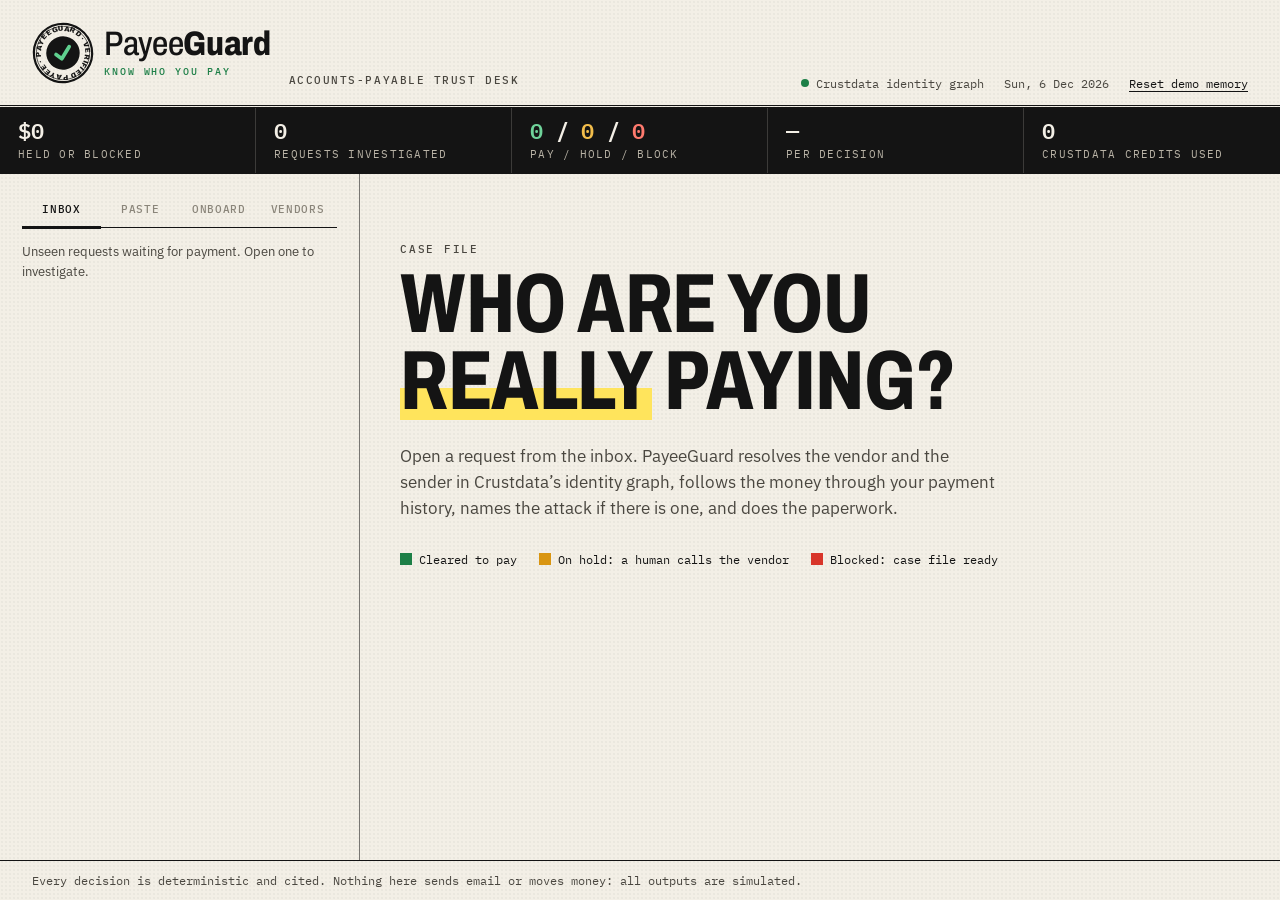
==== web/index.html @ 0738bc28 "Add India GST/PAN check (C12): GSTIN checksum, PAN entity type, GSTIN state vs Crustdata offices; UI" ====
<!doctype html>
<html lang="en">
<head>
<meta charset="utf-8">
<meta name="viewport" content="width=device-width, initial-scale=1">
<title>PayeeGuard Desk</title>
<meta name="description" content="Know your payee before money moves.">
<link rel="preconnect" href="https://fonts.googleapis.com">
<link rel="preconnect" href="https://fonts.gstatic.com" crossorigin>
<link href="https://fonts.googleapis.com/css2?family=Archivo:wdth,wght@62..125,400..900&family=IBM+Plex+Sans:wght@400;500;600;700&family=IBM+Plex+Mono:wght@400;500;600&display=swap" rel="stylesheet">
<link rel="stylesheet" href="app.css">
<link rel="icon" href="data:image/svg+xml,%3Csvg xmlns='http://www.w3.org/2000/svg' viewBox='0 0 100 100'%3E%3Ccircle cx='50' cy='50' r='45' fill='%23f3efe6' stroke='%23141414' stroke-width='8'/%3E%3Ccircle cx='50' cy='50' r='29' fill='%23141414'/%3E%3Cpath d='m37 51 9 9 17-19' fill='none' stroke='%235fd08f' stroke-width='8' stroke-linecap='round' stroke-linejoin='round'/%3E%3C/svg%3E">
</head>
<body>
<svg width="0" height="0" style="position:absolute" aria-hidden="true">
  <filter id="ink"><feTurbulence type="fractalNoise" baseFrequency="0.9" numOctaves="2" seed="7"/>
    <feColorMatrix values="0 0 0 0 0  0 0 0 0 0  0 0 0 0 0  0 0 0 -1.1 1.45"/>
    <feComposite in="SourceGraphic" operator="in"/></filter>
</svg>

<header class="mast">
  <div class="mast-left">
    <span class="logo" aria-label="PayeeGuard">
      <svg class="mark" viewBox="0 0 100 100" aria-hidden="true">
        <defs><path id="sealRing" d="M50,50 m-36,0 a36,36 0 1,1 72,0 a36,36 0 1,1 -72,0"/></defs>
        <circle cx="50" cy="50" r="47" fill="none" stroke="var(--ink)" stroke-width="3.5"/>
        <circle cx="50" cy="50" r="43" fill="none" stroke="var(--ink)" stroke-width="1"/>
        <circle cx="50" cy="50" r="27" fill="var(--ink)"/>
        <text class="ring" fill="var(--ink)"><textPath href="#sealRing" textLength="222" lengthAdjust="spacingAndGlyphs">PAYEEGUARD · VERIFIED PAYEE ·</textPath></text>
        <path d="m38.5 50.5 8 8.2 15-17" fill="none" stroke="#5fd08f" stroke-width="6" stroke-linecap="round" stroke-linejoin="round"/>
      </svg>
      <span class="word"><b>Payee</b><i>Guard</i><small>know who you pay</small></span>
    </span>
    <span class="tag">Accounts-payable trust desk</span>
  </div>
  <div class="mast-right">
    <span class="live"><i></i>Crustdata identity graph</span>
    <span class="dateline" id="dateline"></span>
    <button class="linkish" id="resetBtn" title="Wipe the demo memory and reload the seeded payment history">Reset demo memory</button>
  </div>
</header>

<section class="impact" id="impact" aria-label="Impact so far">
  <div><b id="stStopped">$0</b><span>held or blocked</span></div>
  <div><b id="stCases">0</b><span>requests investigated</span></div>
  <div class="split"><b><i class="pay" id="stPay">0</i> / <i class="hold" id="stHold">0</i> / <i class="block" id="stBlock">0</i></b><span>pay / hold / block</span></div>
  <div><b id="stMs">—</b><span>per decision</span></div>
  <div><b id="stCredits">0</b><span>Crustdata credits used</span></div>
</section>

<main class="desk">
  <aside class="tray">
    <nav class="tabs" role="tablist">
      <button role="tab" class="tab on" data-tab="inbox">Inbox</button>
      <button role="tab" class="tab" data-tab="paste">Paste</button>
      <button role="tab" class="tab" data-tab="onboard">Onboard</button>
      <button role="tab" class="tab" data-tab="master">Vendors</button>
    </nav>

    <section class="pane on" id="pane-inbox">
      <p class="hint">Unseen requests waiting for payment. Open one to investigate.</p>
      <ol class="inbox" id="inbox"></ol>
    </section>

    <section class="pane" id="pane-paste">
      <p class="hint">Paste any invoice or bank-change email, headers included.</p>
      <textarea id="pasteBox" spellcheck="false" placeholder="From: Billing &lt;billing@vendor.com&gt;&#10;Subject: Invoice INV-001&#10;&#10;Please pay USD 4,200.00 to…"></textarea>
      <button class="btn ink" id="pasteGo">Investigate this email</button>
    </section>

    <section class="pane" id="pane-onboard">
      <p class="hint">“Here is a new vendor’s name and website. Is it a real, trading business?”</p>
      <form id="onbForm" class="form">
        <label>Vendor name<input name="vendor_name" required placeholder="Freshworks"></label>
        <label>Website<input name="website" required placeholder="https://www.freshworks.com"></label>
        <div class="row3">
          <label>Country<input name="claimed_country" placeholder="US" maxlength="40"></label>
          <label>Staff<input name="claimed_headcount" type="number" min="1" placeholder="120"></label>
          <label>Offices<input name="claimed_offices" type="number" min="1" placeholder="3"></label>
        </div>
        <button class="btn ink" type="submit">Check this vendor</button>
      </form>
      <p class="hint small">Try one:</p>
      <ul class="examples" id="onbExamples"></ul>
    </section>

    <section class="pane" id="pane-master">
      <p class="hint">Audit your whole vendor master at once: shared bank accounts, duplicate vendors, lookalike
        domains, accounts used in past attacks.</p>
      <button class="btn ink" id="screenSample">Screen the sample vendor list (7 vendors)</button>
      <p class="hint small">Or paste your CSV (name,domain,iban,account,swift,ifsc,country):</p>
      <textarea id="csvBox" class="short" spellcheck="false" placeholder="name,domain,iban,account,swift,ifsc,country&#10;Acme Ltd,acme.com,,12345678,,HDFC0000001,IN"></textarea>
      <button class="btn" id="screenCsv">Screen this list</button>
    </section>
  </aside>

  <section class="file" id="file" aria-live="polite">
    <div class="empty" id="empty">
      <p class="kicker">Case file</p>
      <h1>Who are you <em>really</em> paying?</h1>
      <p class="lede">Open a request from the inbox. PayeeGuard resolves the vendor and the sender in Crustdata’s
        identity graph, follows the money through your payment history, names the attack if there is one, and does
        the paperwork.</p>
      <div class="legend">
        <span><b class="sw pay"></b>Cleared to pay</span>
        <span><b class="sw hold"></b>On hold: a human calls the vendor</span>
        <span><b class="sw block"></b>Blocked: case file ready</span>
      </div>
    </div>
    <div id="caseView" hidden></div>
  </section>
</main>

<footer class="foot">
  <span>Every decision is deterministic and cited. Nothing here sends email or moves money: all outputs are simulated.</span>
  <span id="footMeta"></span>
</footer>

<script src="app.js"></script>
</body>
</html>
---- web/app.css ----
:root {
  --paper: #f3efe6;
  --paper-2: #ebe5d8;
  --sheet: #fbf9f4;
  --ink: #141414;
  --ink-2: #4a4740;
  --ink-3: #8a857a;
  --rule: rgba(20, 20, 20, .14);
  --rule-strong: rgba(20, 20, 20, .55);
  --block: #d8352a;
  --hold: #d99511;
  --pay: #1d7f47;
  --mark: #ffe45c;
  --serif: "Archivo", "Arial Narrow", sans-serif;     /* display face: condensed, heavy, like a printed form */
  --sans: "IBM Plex Sans", ui-sans-serif, system-ui, sans-serif;
  --mono: "IBM Plex Mono", ui-monospace, Menlo, monospace;
}

* { box-sizing: border-box; }
html, body { margin: 0; }
body {
  background: var(--paper);
  color: var(--ink);
  font: 15px/1.5 var(--sans);
  -webkit-font-smoothing: antialiased;
  background-image: radial-gradient(rgba(20,20,20,.035) 1px, transparent 1px);
  background-size: 4px 4px;
  min-height: 100vh;
  display: flex;
  flex-direction: column;
}
button { font: inherit; cursor: pointer; }
::selection { background: var(--mark); }

/* ---- masthead ---- */
.mast {
  display: flex; justify-content: space-between; align-items: flex-end; gap: 16px; flex-wrap: wrap;
  padding: 22px 32px 14px; border-bottom: 3px double var(--ink);
}
.logo { display: inline-flex; align-items: stretch; font: 800 30px/1 var(--serif); font-stretch: 72%;
  text-transform: uppercase; letter-spacing: .01em; border: 2.5px solid var(--ink); }
.logo b { font-weight: 800; padding: 5px 8px 3px 9px; }
.logo i { font-style: normal; background: var(--ink); color: var(--paper); padding: 5px 9px 3px 8px; }

/* headline face everywhere: condensed and heavy */
.empty h1, .running h2, .meta h2, .hyp-title, .leader b, .doc .mdh1 { font-stretch: 74%; font-weight: 750; letter-spacing: -0.005em; }
.tag { margin-left: 14px; font: 500 11px/1 var(--mono); text-transform: uppercase; letter-spacing: .14em; color: var(--ink-2); }
.mast-right { display: flex; gap: 20px; align-items: center; font: 12px var(--mono); color: var(--ink-2); flex-wrap: wrap; }
.live i { display: inline-block; width: 8px; height: 8px; border-radius: 50%; background: var(--pay); margin-right: 7px;
  box-shadow: 0 0 0 0 rgba(29,127,71,.5); animation: pulse 2s infinite; vertical-align: 1px; }
@keyframes pulse { 70% { box-shadow: 0 0 0 7px rgba(29,127,71,0); } 100% { box-shadow: 0 0 0 0 rgba(29,127,71,0); } }
.linkish { background: none; border: 0; padding: 0; color: var(--ink); text-decoration: underline; text-underline-offset: 3px; font: 12px var(--mono); }

/* ---- impact strip ---- */
.impact { display: grid; grid-template-columns: repeat(5, minmax(0, 1fr)); border-bottom: 1px solid var(--ink); background: var(--ink); color: var(--paper); }
.impact > div { padding: 10px 18px 9px; border-right: 1px solid rgba(243,239,230,.18); min-width: 0; }
.impact > div:last-child { border-right: 0; }
.impact b { display: block; font: 600 22px/1.1 var(--mono); letter-spacing: -0.01em; white-space: nowrap; overflow: hidden; text-overflow: ellipsis; }
.impact span { font: 10.5px var(--mono); text-transform: uppercase; letter-spacing: .12em; color: #b9b3a6; }
.impact i { font-style: normal; }
.impact i.pay { color: #6fd39a; } .impact i.hold { color: #f2bd4b; } .impact i.block { color: #ff7a6e; }
.impact b.bump { animation: bump .5s; }
@keyframes bump { 40% { transform: translateY(-3px); color: var(--mark); } }

/* ---- vendor list ---- */
textarea.short { min-height: 120px; }
.vm-sum { display: flex; gap: 10px; flex-wrap: wrap; margin-bottom: 18px; }
.vm-sum span { font: 600 12px var(--mono); padding: 5px 10px; border: 1.5px solid; }
.vm-sum .ALERT, .vstat.ALERT { color: var(--block); } .vm-sum .REVIEW, .vstat.REVIEW { color: var(--hold); } .vm-sum .OK, .vstat.OK { color: var(--pay); }
.vstat { font: 700 11px var(--mono); letter-spacing: .08em; border: 1.5px solid; padding: 2px 6px; display: inline-block; transform: rotate(-2deg); }
.vfind { margin: 0; padding-left: 16px; }
.vfind li { margin: 2px 0 6px; }
.vfind li.ALERT::marker { color: var(--block); } .vfind li.REVIEW::marker { color: var(--hold); } .vfind li.OK::marker { color: var(--pay); }
.vfind small { display: block; font: 10.5px var(--mono); color: var(--ink-3); }

/* ---- layout ---- */
.desk { flex: 1; display: grid; grid-template-columns: 360px 1fr; min-height: 0; }
.tray { border-right: 1px solid var(--rule-strong); padding: 18px 22px 32px; }
.file { padding: 28px 40px 48px; min-width: 0; overflow-wrap: anywhere; }
.tabs .tab { min-width: 0; }

.tabs { display: flex; gap: 0; border-bottom: 1px solid var(--ink); margin-bottom: 14px; }
.tab { flex: 1; background: none; border: 0; padding: 10px 4px; font: 500 12px var(--mono); text-transform: uppercase;
  letter-spacing: .1em; color: var(--ink-3); border-bottom: 3px solid transparent; margin-bottom: -2px; }
.tab.on { color: var(--ink); border-bottom-color: var(--ink); }
.pane { display: none; }
.pane.on { display: block; animation: fade .25s ease; }
@keyframes fade { from { opacity: 0; transform: translateY(4px); } to { opacity: 1; transform: none; } }
.hint { color: var(--ink-2); font-size: 13px; margin: 0 0 12px; }
.hint.small { margin-top: 22px; font: 11px var(--mono); text-transform: uppercase; letter-spacing: .1em; }

/* ---- inbox ---- */
.inbox { list-style: none; margin: 0; padding: 0; counter-reset: n; }
.inbox li {
  counter-increment: n; display: grid; grid-template-columns: 30px minmax(0, 1fr) auto; gap: 2px 10px; align-items: baseline;
  padding: 12px 8px 12px 6px; border-bottom: 1px solid var(--rule); cursor: pointer; position: relative;
  transition: background .15s;
}
.inbox li::before { content: counter(n, decimal-leading-zero); font: 11px var(--mono); color: var(--ink-3); grid-row: span 2; }
.inbox li:hover { background: var(--paper-2); }
.inbox li.on { background: var(--ink); color: var(--paper); }
.inbox li.on .who, .inbox li.on::before { color: #c9c3b6; }
.inbox .subj { font-weight: 600; font-size: 13.5px; line-height: 1.3; overflow: hidden; text-overflow: ellipsis; display: -webkit-box;
  -webkit-line-clamp: 2; -webkit-box-orient: vertical; }
.inbox .amt { font: 12px var(--mono); white-space: nowrap; }
.inbox .who { grid-column: 2 / 4; font: 11.5px var(--mono); color: var(--ink-3); overflow: hidden; text-overflow: ellipsis; white-space: nowrap; }
.inbox li.tagged .who { padding-right: 58px; }
.inbox .tagd { position: absolute; right: 8px; bottom: 10px; font: 600 9.5px var(--mono); letter-spacing: .08em; padding: 1px 5px; border: 1.5px solid; transform: rotate(-3deg); }
.tagd.PAY { color: var(--pay); } .tagd.HOLD { color: var(--hold); } .tagd.BLOCK { color: var(--block); }

textarea, input {
  width: 100%; background: var(--sheet); border: 1px solid var(--rule-strong); border-radius: 0; color: var(--ink);
  font: 12.5px/1.5 var(--mono); padding: 10px 11px; outline: none;
}
textarea { min-height: 300px; resize: vertical; }
textarea:focus, input:focus { border-color: var(--ink); box-shadow: 3px 3px 0 var(--ink); }
.form { display: grid; gap: 10px; }
.form label { font: 500 11px var(--mono); text-transform: uppercase; letter-spacing: .08em; color: var(--ink-2); display: grid; gap: 4px; }
.row3 { display: grid; grid-template-columns: 1.2fr 1fr 1fr; gap: 8px; }
.examples { list-style: none; padding: 0; margin: 0; }
.examples li { padding: 9px 0; border-bottom: 1px dashed var(--rule-strong); font-size: 13px; cursor: pointer; }
.examples li:hover { color: var(--block); }
.examples small { display: block; font: 11px var(--mono); color: var(--ink-3); }

.btn { border: 1.5px solid var(--ink); background: var(--sheet); color: var(--ink); padding: 10px 16px; font: 600 13px var(--sans);
  letter-spacing: .01em; transition: transform .08s, box-shadow .08s; box-shadow: 3px 3px 0 var(--ink); margin-top: 10px; }
.btn:hover { transform: translate(-1px, -1px); box-shadow: 4px 4px 0 var(--ink); }
.btn:active { transform: translate(2px, 2px); box-shadow: 1px 1px 0 var(--ink); }
.btn.ink { background: var(--ink); color: var(--paper); }
.btn.red { background: var(--block); border-color: var(--ink); color: #fff; }
.btn.ghost { box-shadow: none; background: transparent; }
.btn[disabled] { opacity: .45; pointer-events: none; }

/* ---- empty state ---- */
.empty { max-width: 720px; padding-top: 40px; }
.kicker { font: 500 11px var(--mono); text-transform: uppercase; letter-spacing: .16em; color: var(--ink-2); margin: 0 0 10px; }
.empty h1 { font: 800 84px/0.92 var(--serif); font-stretch: 70%; text-transform: uppercase; letter-spacing: -0.005em; margin: 0 0 22px; }
.empty h1 em { font-style: normal; background: linear-gradient(transparent 58%, var(--mark) 58% 92%, transparent 92%); }
.lede { font-size: 17px; line-height: 1.55; color: var(--ink-2); max-width: 600px; }
.legend { display: flex; gap: 22px; flex-wrap: wrap; margin-top: 30px; font: 12px var(--mono); }
.sw { display: inline-block; width: 12px; height: 12px; margin-right: 7px; vertical-align: -1px; }
.sw.pay { background: var(--pay); } .sw.hold { background: var(--hold); } .sw.block { background: var(--block); }

/* ---- running ---- */
.running { max-width: 640px; padding-top: 30px; }
.running h2 { font: 44px/1 var(--serif); margin: 0 0 22px; font-style: italic; }
.steps { list-style: none; padding: 0; margin: 0; font: 13px var(--mono); }
.steps li { padding: 8px 0; border-bottom: 1px dotted var(--rule-strong); color: var(--ink-3); display: flex; justify-content: space-between; }
.steps li.done { color: var(--ink); }
.steps li.done::after { content: "✓"; color: var(--pay); }
.steps li.now { color: var(--ink); }
.steps li.now::after { content: ""; width: 10px; height: 10px; border: 2px solid var(--ink); border-right-color: transparent; border-radius: 50%; animation: spin .7s linear infinite; }
@keyframes spin { to { transform: rotate(360deg); } }

/* ---- case header ---- */
.case-top { display: grid; grid-template-columns: minmax(260px, 340px) 1fr; gap: 36px; align-items: center;
  padding-bottom: 26px; border-bottom: 1px solid var(--ink); }
.stampbox { position: relative; height: 170px; display: grid; place-items: center; }
.stamp {
  font: 800 48px/1 var(--sans); letter-spacing: .04em; text-transform: uppercase; padding: 14px 22px 12px;
  border: 7px double currentColor; background: color-mix(in srgb, currentColor 6%, transparent); transform: rotate(-9deg); filter: url(#ink); text-align: center;
  animation: slam .5s cubic-bezier(.2, 1.4, .4, 1) both;
}
.stamp small { display: block; font: 600 12px var(--mono); letter-spacing: .18em; margin-top: 6px; }
.stamp.PAY, .stamp.APPROVE { color: var(--pay); }
.stamp.HOLD, .stamp.REVIEW { color: var(--hold); }
.stamp.BLOCK, .stamp.REJECT { color: var(--block); }
@keyframes slam { 0% { transform: rotate(-2deg) scale(2.2); opacity: 0; } 60% { opacity: 1; } 100% { transform: rotate(-9deg) scale(1); } }
.shake { animation: shake .35s .32s; }
@keyframes shake { 25% { transform: translate(2px, 1px); } 50% { transform: translate(-2px, -1px); } 75% { transform: translate(1px, -1px); } }

.meta h2 { font: 34px/1.05 var(--serif); margin: 0 0 6px; letter-spacing: -0.01em; }
.meta .sub { font: 12.5px var(--mono); color: var(--ink-2); margin-bottom: 16px; word-break: break-word; }
.gauges { display: grid; grid-template-columns: 1.3fr 1fr; gap: 26px; }
.glabel { font: 500 10.5px var(--mono); text-transform: uppercase; letter-spacing: .12em; color: var(--ink-2); margin-bottom: 6px; display: flex; justify-content: space-between; }
.glabel b { font: 600 22px var(--mono); color: var(--ink); letter-spacing: 0; text-transform: none; }
.ruler { position: relative; height: 34px; border-bottom: 1.5px solid var(--ink);
  background:
    repeating-linear-gradient(90deg, var(--ink) 0 1px, transparent 1px 10%) bottom / 100% 12px no-repeat,
    repeating-linear-gradient(90deg, var(--ink-3) 0 1px, transparent 1px 2%) bottom / 100% 6px no-repeat; }
.ruler .zone { position: absolute; bottom: 0; height: 30px; opacity: .14; }
.ruler .zone.h { left: 25%; width: 35%; background: var(--hold); }
.ruler .zone.b { left: 60%; width: 40%; background: var(--block); }
.ruler .needle { position: absolute; bottom: -6px; width: 3px; height: 42px; background: var(--ink); transition: left .9s cubic-bezier(.2,.9,.3,1); }
.ruler .needle::after { content: ""; position: absolute; top: -6px; left: -5px; border: 6.5px solid transparent; border-top-color: var(--ink); }
.ticks { display: flex; justify-content: space-between; font: 10px var(--mono); color: var(--ink-3); margin-top: 3px; }
.facts { display: flex; gap: 8px; }
.fact { flex: 1; border: 1.5px solid var(--ink); padding: 6px 7px; font: 600 10.5px var(--mono); letter-spacing: .08em; text-align: center; background: var(--sheet); }
.fact i { display: block; font: 700 18px/1.2 var(--sans); font-style: normal; }
.fact.yes { background: var(--ink); color: var(--paper); }
.fact.no i { color: var(--ink-3); }
.rule-line { margin-top: 14px; font: 12px var(--mono); color: var(--ink-2); }
.banner { margin-top: 12px; padding: 8px 10px; border-left: 4px solid var(--hold); background: rgba(217,149,17,.1); font-size: 13px; }

/* ---- sections ---- */
.sec { padding: 26px 0; border-bottom: 1px solid var(--rule); }
.sec > h3 { font: 500 11px var(--mono); text-transform: uppercase; letter-spacing: .16em; margin: 0 0 14px; color: var(--ink-2); display: flex; justify-content: space-between; align-items: baseline; gap: 12px; }
.hyp-title { font: 38px/1.05 var(--serif); margin: 0 0 10px; letter-spacing: -0.015em; }
.hyp-title code { font: 13px var(--mono); vertical-align: middle; margin-left: 8px; padding: 2px 6px; background: var(--ink); color: var(--paper); }
.narr { font-size: 16px; line-height: 1.6; max-width: 900px; color: var(--ink); }
.narr .src { font: 11px var(--mono); color: var(--ink-3); }
.also { margin-top: 10px; font-size: 13px; color: var(--ink-2); }
.ruled { display: flex; flex-wrap: wrap; gap: 8px 10px; margin-top: 16px; }
.ruled span { font: 12px var(--mono); padding: 4px 8px; border: 1px solid var(--rule-strong); background: var(--sheet); }
.ruled span s { text-decoration-thickness: 2px; text-decoration-color: var(--block); }
.ruled span em { font-style: normal; color: var(--ink-3); }

.trail { width: 100%; height: auto; background: var(--sheet); border: 1px solid var(--rule-strong);
  background-image: linear-gradient(var(--rule) 1px, transparent 1px), linear-gradient(90deg, var(--rule) 1px, transparent 1px);
  background-size: 24px 24px; }
.trail text { font-family: var(--mono); }

table.ledger { width: 100%; border-collapse: collapse; font-size: 13px; }
.ledger th { text-align: left; font: 500 10.5px var(--mono); text-transform: uppercase; letter-spacing: .1em; color: var(--ink-2);
  padding: 6px 8px; border-bottom: 1.5px solid var(--ink); }
.ledger td { padding: 9px 8px; border-bottom: 1px solid var(--rule); vertical-align: top; }
.ledger tr { animation: rowin .35s both; }
@keyframes rowin { from { opacity: 0; transform: translateX(-6px); } to { opacity: 1; transform: none; } }
.ledger .mk { font: 700 15px var(--mono); width: 26px; }
.ledger tr.c .mk { color: var(--block); } .ledger tr.v .mk { color: var(--pay); } .ledger tr.u .mk { color: var(--ink-3); }
.ledger tr.c td.det { font-weight: 500; }
.ledger .chk { font: 11.5px var(--mono); white-space: nowrap; }
.ledger .fam { font: 10px var(--mono); color: var(--ink-3); display: block; }
.ledger .src { font: 11px var(--mono); color: var(--ink-3); word-break: break-all; }
.ledger .pts { font: 600 12px var(--mono); white-space: nowrap; }
.ledger tr.c .pts { color: var(--block); }
.toggle { font: 11px var(--mono); }
.toggle input { width: auto; margin-right: 5px; vertical-align: -1px; }

.docs { display: grid; grid-template-columns: 220px 1fr; gap: 0; border: 1px solid var(--ink); background: var(--sheet); }
.doclist { list-style: none; margin: 0; padding: 0; border-right: 1px solid var(--ink); }
.doclist li { padding: 11px 12px; border-bottom: 1px solid var(--rule); cursor: pointer; font-size: 13px; }
.doclist li.on { background: var(--ink); color: var(--paper); }
.doclist li small { display: block; font: 10px var(--mono); opacity: .65; text-transform: uppercase; letter-spacing: .08em; }
.doc { position: relative; padding: 22px 26px 26px; font: 14px/1.6 var(--sans); word-break: break-word;
  max-height: 520px; overflow: auto; }
.doc .mdh1 { font: 30px/1.1 var(--serif); margin: 0 120px 14px 0; letter-spacing: -0.01em; }
.doc .mdh2 { font: 600 11px var(--mono); text-transform: uppercase; letter-spacing: .14em; color: var(--ink-2);
  margin: 20px 0 8px; padding-top: 12px; border-top: 1px solid var(--rule); }
.doc p { margin: 0 0 8px; }
.doc ul, .doc ol { margin: 0 0 8px; padding-left: 20px; }
.doc li { margin: 3px 0; }
.doc b { font-weight: 650; }
.doc code { font: 12px var(--mono); background: var(--paper-2); padding: 1px 5px; }
.doc .cite { font: 10.5px var(--mono); color: var(--ink-3); }
.doc blockquote { margin: 0 0 10px; padding: 6px 10px; border-left: 3px solid var(--hold); background: rgba(217,149,17,.08); font-size: 13px; }
.doc .mdtable { width: 100%; border-collapse: collapse; font-size: 12.5px; margin: 6px 0 10px; }
.doc .mdtable th { text-align: left; font: 500 10px var(--mono); text-transform: uppercase; letter-spacing: .08em; border-bottom: 1.5px solid var(--ink); padding: 5px 6px; }
.doc .mdtable td { border-bottom: 1px solid var(--rule); padding: 6px; vertical-align: top; }
.doc .mdtable td:last-child { font: 10.5px var(--mono); color: var(--ink-3); }
.doc::before { content: "SIMULATED"; position: absolute; right: 16px; top: 12px; font: 700 12px var(--mono); letter-spacing: .3em;
  color: var(--block); border: 2px solid var(--block); padding: 3px 7px; transform: rotate(6deg); opacity: .7; }

.gatebar { display: flex; flex-wrap: wrap; gap: 12px; align-items: flex-end; }
.gatebar .form { grid-template-columns: 180px 1fr; display: grid; gap: 8px; flex: 1; min-width: 280px; }
.teleprinter { margin-top: 16px; font: 13px/1.5 var(--mono); padding: 12px 14px; border: 1.5px dashed var(--ink); background: var(--sheet); white-space: pre-wrap; }
.teleprinter.bad { border-color: var(--block); color: var(--block); }
.teleprinter.good { border-color: var(--pay); color: var(--pay); }
.statepill { font: 600 11px var(--mono); padding: 3px 8px; border: 1.5px solid; }

.onb-table td:first-child { font: 600 12px var(--mono); white-space: nowrap; width: 190px; }
.leaders { display: grid; grid-template-columns: repeat(auto-fill, minmax(220px, 1fr)); gap: 10px; }
.leader { border: 1px solid var(--rule-strong); background: var(--sheet); padding: 10px 12px; }
.leader b { display: block; font: 20px var(--serif); }
.leader span { font: 11.5px var(--mono); color: var(--ink-2); }
.offlist { margin: 0; padding-left: 18px; }
.offlist li { margin: 6px 0; }

.foot { display: flex; justify-content: space-between; gap: 16px; flex-wrap: wrap; padding: 12px 32px; border-top: 1px solid var(--ink);
  font: 11.5px var(--mono); color: var(--ink-2); }
.err { color: var(--block); font: 13px var(--mono); padding: 14px; border: 1.5px solid var(--block); background: var(--sheet); }

@media (max-width: 1100px) {
  .case-top { grid-template-columns: 1fr; }
  .stampbox { height: 140px; }
  .gauges { grid-template-columns: 1fr; }
}
.desk > *, .case-top > *, .gauges > *, .docs > * { min-width: 0; }
.tablewrap { overflow-x: auto; }
@media (max-width: 900px) {
  .desk { grid-template-columns: minmax(0, 1fr); }
  .case-top, .gauges, .docs { grid-template-columns: minmax(0, 1fr); }
  .tag { display: none; }
  .impact { grid-template-columns: repeat(2, minmax(0, 1fr)); }
  .impact > div { border-bottom: 1px solid rgba(243,239,230,.18); padding: 8px 12px; }
  .impact b { font-size: 17px; }
  .logo { font-size: 36px; }
  .meta .sub { word-break: break-all; }
  .hyp-title { font-size: 30px; }
  .inbox .amt { font-size: 11px; }
  .tray { border-right: 0; border-bottom: 1px solid var(--rule-strong); }
  .file { padding: 22px 16px 40px; }
  .mast { padding: 16px; }
  .empty h1 { font-size: 52px; }
  .docs { grid-template-columns: 1fr; }
  .doclist { border-right: 0; border-bottom: 1px solid var(--ink); }
  .ledger .src { display: none; }
  .tray { padding: 14px 16px 24px; }
}
@media (prefers-reduced-motion: reduce) { *, *::before, *::after { animation: none !important; transition: none !important; } }

/* Headline face applied last so shorthand `font:` rules above can't reset width/weight. */
.empty h1, .running h2, .meta h2, .hyp-title, .leader b, .doc .mdh1 { font-family: var(--serif); font-stretch: 74%; font-weight: 750; letter-spacing: -0.005em; }
.meta h2 { font-size: 40px; line-height: 1; }
.hyp-title { font-size: 42px; line-height: 1; }
.leader b { font-size: 22px; }
.doc .mdh1 { font-size: 32px; }
.tab { font-size: 11px; letter-spacing: .06em; padding: 10px 2px; white-space: nowrap; }
@media (max-width: 900px) { .meta h2 { font-size: 32px; } .hyp-title { font-size: 32px; } }

/* ---- logo: shield seal + wordmark (protection, not "institution") ---- */
.logo { display: inline-flex; align-items: center; gap: 10px; border: 0; background: none; padding: 0;
  font: inherit; text-transform: none; }
.logo .mark { width: 38px; height: 44px; flex: none; filter: drop-shadow(2px 2px 0 rgba(20,20,20,.18)); }
.logo .word { display: grid; line-height: 1; }
.logo .word b, .logo .word i { font: 600 34px/0.95 var(--serif); font-stretch: 82%; letter-spacing: -0.01em;
  font-style: normal; background: none; color: var(--ink); padding: 0; display: inline; }
.logo .word b { font-weight: 500; }
.logo .word i { font-weight: 800; }
.logo .word > b, .logo .word > i { grid-row: 1; }
.logo .word > b { grid-column: 1; } .logo .word > i { grid-column: 2; }
.logo .word small { grid-row: 2; grid-column: 1 / 3; font: 500 9.5px var(--mono); letter-spacing: .2em;
  text-transform: uppercase; color: var(--pay); margin-top: 4px; }
@media (max-width: 900px) { .logo .word b, .logo .word i { font-size: 28px; } .logo .mark { width: 32px; height: 37px; } }

/* badges and headers must never break mid-word */
.vstat, .ledger th, .statepill, .tagd, .chk { white-space: nowrap; overflow-wrap: normal; word-break: normal; }
.hint.small { overflow-wrap: anywhere; }

/* ---- notary-seal logo ---- */
.logo .mark { width: 54px; height: 54px; transform: rotate(-10deg); filter: none; }
.logo .mark .ring { font: 800 10.5px var(--serif); font-stretch: 75%; letter-spacing: .06em; }
.logo:hover .mark { animation: reseal .6s cubic-bezier(.2, 1.4, .4, 1); }
@keyframes reseal { 0% { transform: rotate(-10deg) scale(1); } 40% { transform: rotate(-4deg) scale(1.12); } 100% { transform: rotate(-10deg) scale(1); } }
@media (max-width: 900px) { .logo .mark { width: 44px; height: 44px; } }
.logo .mark { width: 62px; height: 62px; }
.logo .mark .ring { font-size: 11.5px; }
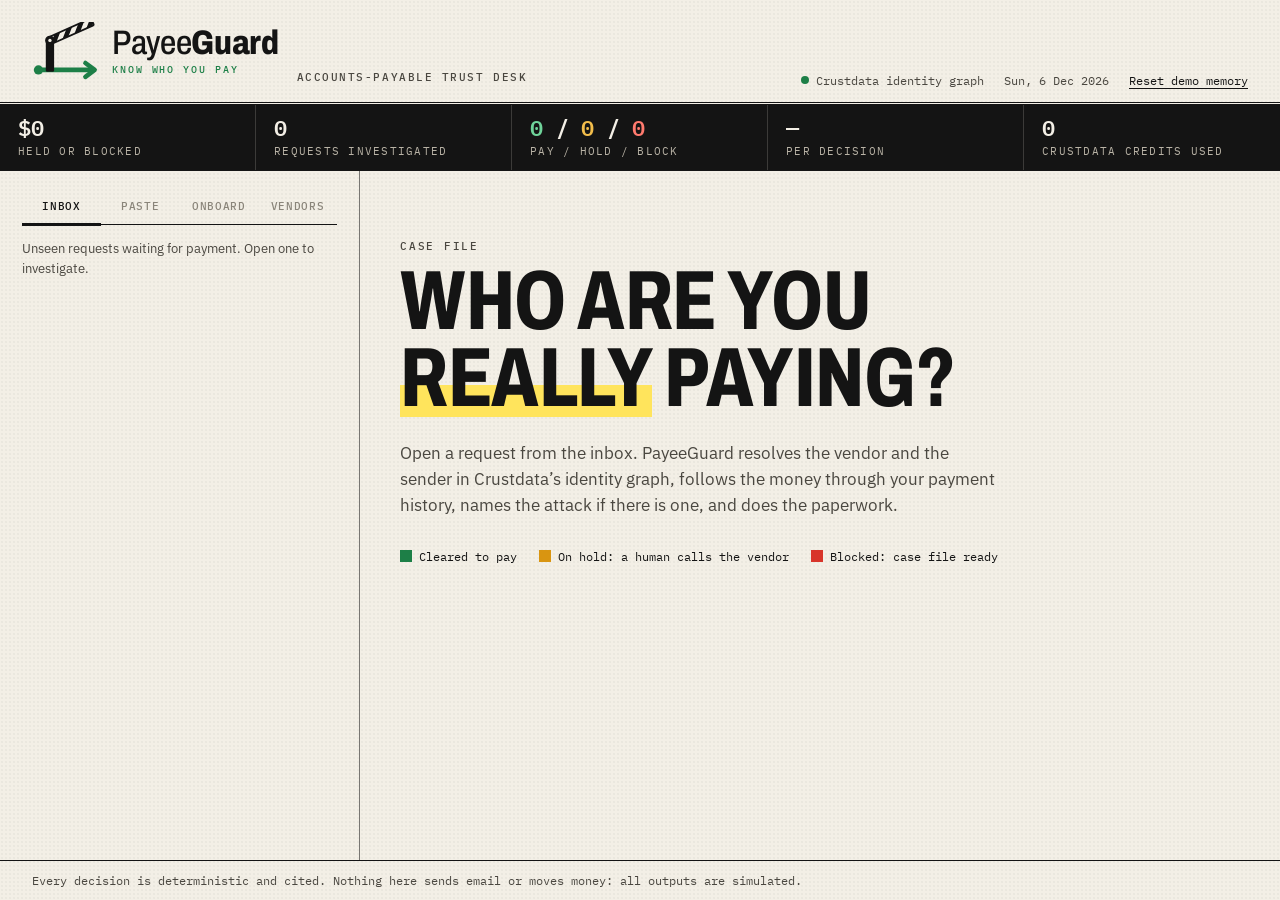
==== commit deac9067: "Unique logo: payment checkpoint (boom barrier raised over a verified money path) + matching favicon " ====
--- a/web/index.html
+++ b/web/index.html
@@ -9,7 +9,7 @@
 <link rel="preconnect" href="https://fonts.gstatic.com" crossorigin>
 <link href="https://fonts.googleapis.com/css2?family=Archivo:wdth,wght@62..125,400..900&family=IBM+Plex+Sans:wght@400;500;600;700&family=IBM+Plex+Mono:wght@400;500;600&display=swap" rel="stylesheet">
 <link rel="stylesheet" href="app.css">
-<link rel="icon" href="data:image/svg+xml,%3Csvg xmlns='http://www.w3.org/2000/svg' viewBox='0 0 100 100'%3E%3Ccircle cx='50' cy='50' r='45' fill='%23f3efe6' stroke='%23141414' stroke-width='8'/%3E%3Ccircle cx='50' cy='50' r='29' fill='%23141414'/%3E%3Cpath d='m37 51 9 9 17-19' fill='none' stroke='%235fd08f' stroke-width='8' stroke-linecap='round' stroke-linejoin='round'/%3E%3C/svg%3E">
+<link rel="icon" href="data:image/svg+xml,%3Csvg xmlns='http://www.w3.org/2000/svg' viewBox='0 0 64 64'%3E%3Crect width='64' height='64' rx='10' fill='%23f3efe6'/%3E%3Cpath d='M8 50h40' stroke='%231d7f47' stroke-width='7' stroke-linecap='round'/%3E%3Cpath d='M44 41l11 9-11 9' fill='none' stroke='%231d7f47' stroke-width='7' stroke-linecap='round' stroke-linejoin='round'/%3E%3Cg transform='rotate(-26 16 18)'%3E%3Crect x='14' y='13' width='46' height='10' fill='%23141414'/%3E%3C/g%3E%3Crect x='11' y='14' width='10' height='38' fill='%23141414'/%3E%3C/svg%3E">
 </head>
 <body>
 <svg width="0" height="0" style="position:absolute" aria-hidden="true">
@@ -21,13 +21,17 @@
 <header class="mast">
   <div class="mast-left">
     <span class="logo" aria-label="PayeeGuard">
-      <svg class="mark" viewBox="0 0 100 100" aria-hidden="true">
-        <defs><path id="sealRing" d="M50,50 m-36,0 a36,36 0 1,1 72,0 a36,36 0 1,1 -72,0"/></defs>
-        <circle cx="50" cy="50" r="47" fill="none" stroke="var(--ink)" stroke-width="3.5"/>
-        <circle cx="50" cy="50" r="43" fill="none" stroke="var(--ink)" stroke-width="1"/>
-        <circle cx="50" cy="50" r="27" fill="var(--ink)"/>
-        <text class="ring" fill="var(--ink)"><textPath href="#sealRing" textLength="222" lengthAdjust="spacingAndGlyphs">PAYEEGUARD · VERIFIED PAYEE ·</textPath></text>
-        <path d="m38.5 50.5 8 8.2 15-17" fill="none" stroke="#5fd08f" stroke-width="6" stroke-linecap="round" stroke-linejoin="round"/>
+      <svg class="mark" viewBox="0 0 76 64" aria-hidden="true">
+        <defs><pattern id="hazard" width="10" height="10" patternUnits="userSpaceOnUse" patternTransform="rotate(45)">
+          <rect width="5" height="10" fill="var(--ink)"/><rect x="5" width="5" height="10" fill="#f3efe6"/></pattern></defs>
+        <path d="M6 52h56" stroke="#1d7f47" stroke-width="5" stroke-linecap="round"/>
+        <path d="M58 44.5 68 52 58 59.5" fill="none" stroke="#1d7f47" stroke-width="5" stroke-linecap="round" stroke-linejoin="round"/>
+        <circle cx="7" cy="52" r="5" fill="#1d7f47"/>
+        <g transform="rotate(-24 20 20)">
+          <rect x="18" y="16" width="52" height="8" rx="1.5" fill="url(#hazard)" stroke="var(--ink)" stroke-width="2"/>
+        </g>
+        <rect x="15" y="17" width="9" height="37" rx="1.5" fill="var(--ink)"/>
+        <circle cx="19.5" cy="20" r="5.2" fill="var(--ink)"/><circle cx="19.5" cy="20" r="1.8" fill="#f3efe6"/>
       </svg>
       <span class="word"><b>Payee</b><i>Guard</i><small>know who you pay</small></span>
     </span>
--- a/web/app.css
+++ b/web/app.css
@@ -335,3 +335,9 @@
 @media (max-width: 900px) { .logo .mark { width: 44px; height: 44px; } }
 .logo .mark { width: 62px; height: 62px; }
 .logo .mark .ring { font-size: 11.5px; }
+
+/* ---- payment-checkpoint logo: a boom barrier raised over a verified money path ---- */
+.logo .mark { width: 70px; height: 59px; transform: none; }
+.logo:hover .mark g { animation: boom .9s cubic-bezier(.3, 1.3, .5, 1); transform-origin: 20px 20px; transform-box: view-box; }
+@keyframes boom { 0% { transform: rotate(-24deg); } 35% { transform: rotate(0deg); } 100% { transform: rotate(-24deg); } }
+@media (max-width: 900px) { .logo .mark { width: 54px; height: 46px; } }
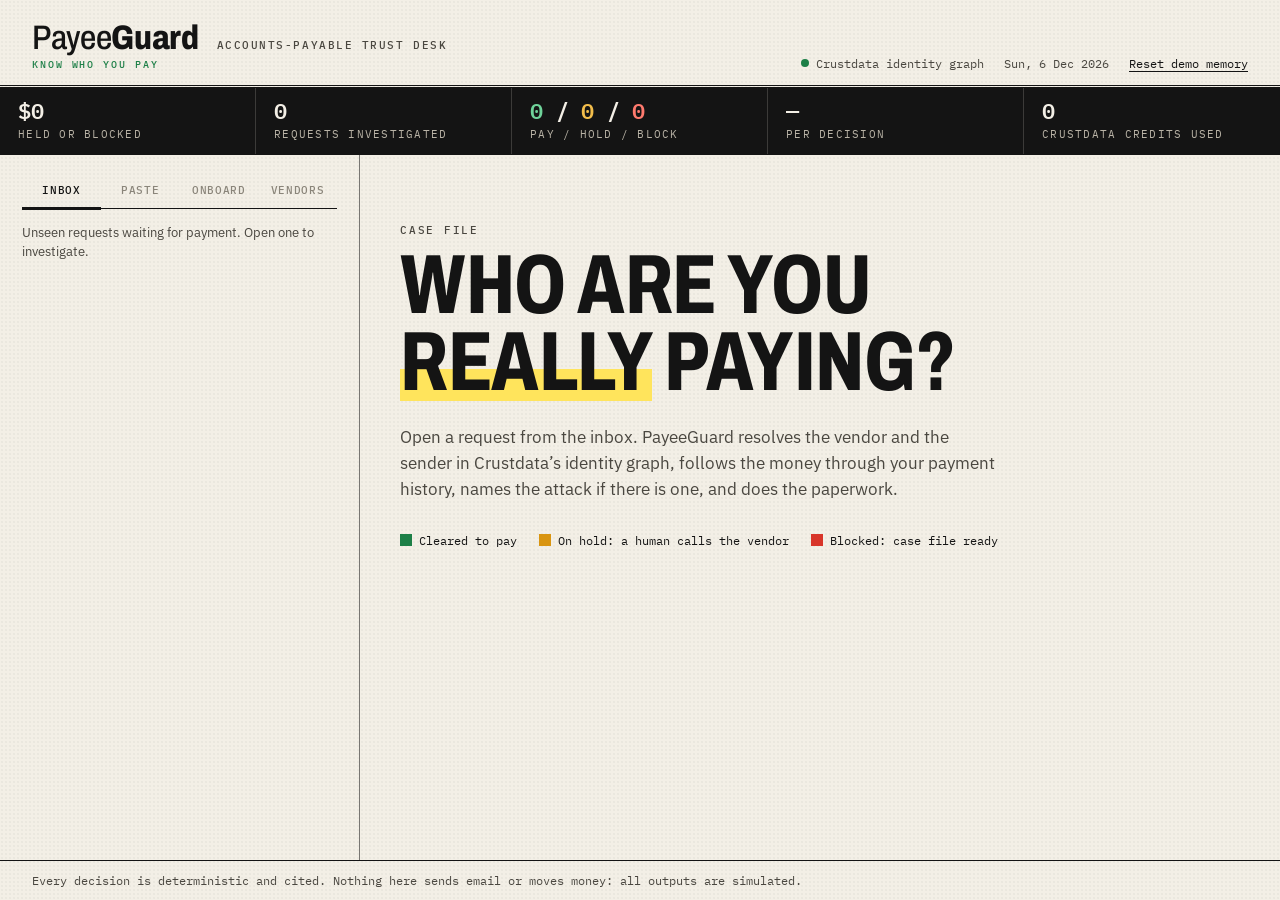
==== commit 1cccde10: "Logo: neutral wordmark only until the team picks a mark Co-Authored-By: Claude Opus 5.5 <noreply@ant" ====
--- a/web/index.html
+++ b/web/index.html
@@ -21,18 +21,6 @@
 <header class="mast">
   <div class="mast-left">
     <span class="logo" aria-label="PayeeGuard">
-      <svg class="mark" viewBox="0 0 76 64" aria-hidden="true">
-        <defs><pattern id="hazard" width="10" height="10" patternUnits="userSpaceOnUse" patternTransform="rotate(45)">
-          <rect width="5" height="10" fill="var(--ink)"/><rect x="5" width="5" height="10" fill="#f3efe6"/></pattern></defs>
-        <path d="M6 52h56" stroke="#1d7f47" stroke-width="5" stroke-linecap="round"/>
-        <path d="M58 44.5 68 52 58 59.5" fill="none" stroke="#1d7f47" stroke-width="5" stroke-linecap="round" stroke-linejoin="round"/>
-        <circle cx="7" cy="52" r="5" fill="#1d7f47"/>
-        <g transform="rotate(-24 20 20)">
-          <rect x="18" y="16" width="52" height="8" rx="1.5" fill="url(#hazard)" stroke="var(--ink)" stroke-width="2"/>
-        </g>
-        <rect x="15" y="17" width="9" height="37" rx="1.5" fill="var(--ink)"/>
-        <circle cx="19.5" cy="20" r="5.2" fill="var(--ink)"/><circle cx="19.5" cy="20" r="1.8" fill="#f3efe6"/>
-      </svg>
       <span class="word"><b>Payee</b><i>Guard</i><small>know who you pay</small></span>
     </span>
     <span class="tag">Accounts-payable trust desk</span>
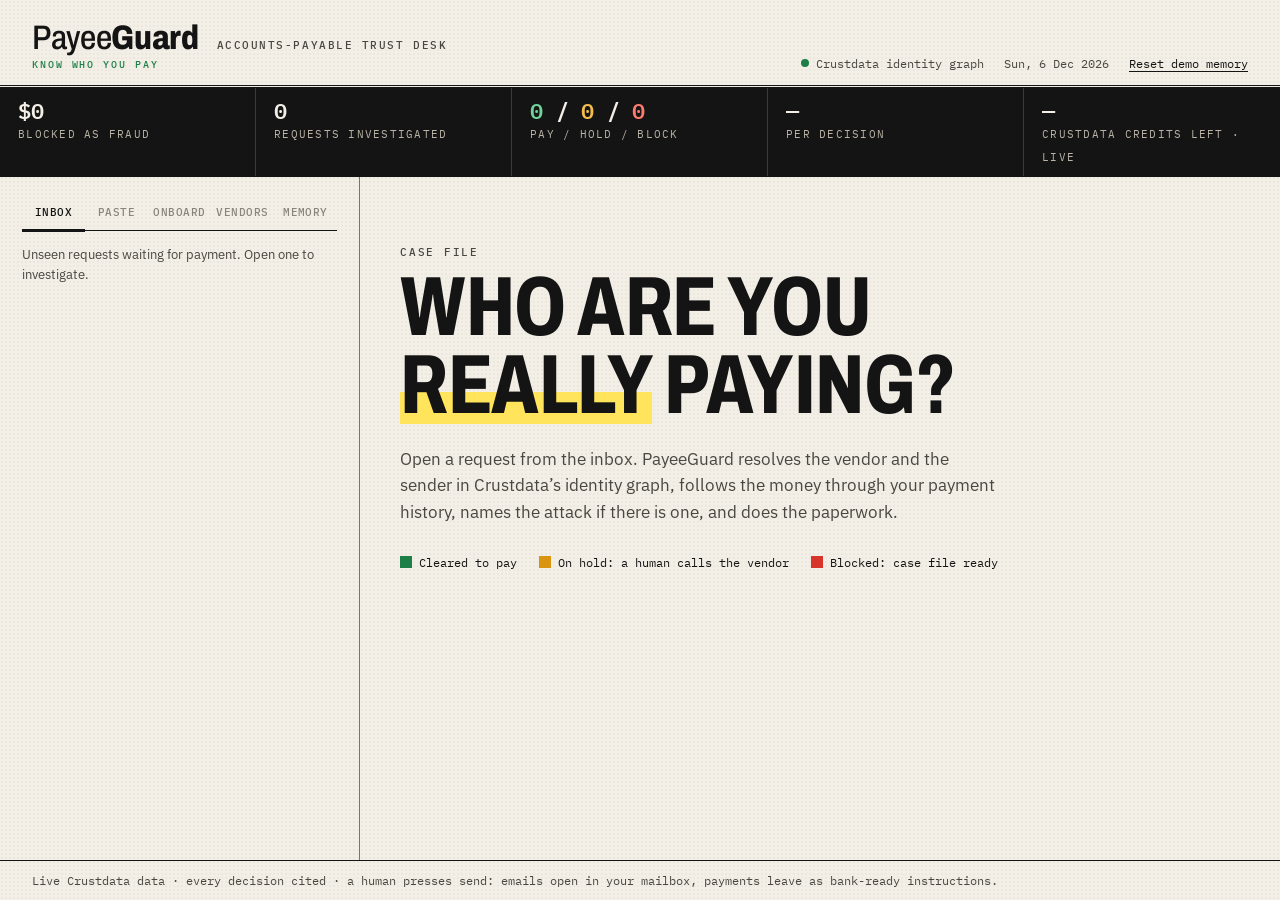
==== commit fe12db1a: "Persistent memory view, live credit balance, real document actions; 'simulated' wording replaced - M" ====
--- a/web/index.html
+++ b/web/index.html
@@ -9,7 +9,7 @@
 <link rel="preconnect" href="https://fonts.gstatic.com" crossorigin>
 <link href="https://fonts.googleapis.com/css2?family=Archivo:wdth,wght@62..125,400..900&family=IBM+Plex+Sans:wght@400;500;600;700&family=IBM+Plex+Mono:wght@400;500;600&display=swap" rel="stylesheet">
 <link rel="stylesheet" href="app.css">
-<link rel="icon" href="data:image/svg+xml,%3Csvg xmlns='http://www.w3.org/2000/svg' viewBox='0 0 64 64'%3E%3Crect width='64' height='64' rx='10' fill='%23f3efe6'/%3E%3Cpath d='M8 50h40' stroke='%231d7f47' stroke-width='7' stroke-linecap='round'/%3E%3Cpath d='M44 41l11 9-11 9' fill='none' stroke='%231d7f47' stroke-width='7' stroke-linecap='round' stroke-linejoin='round'/%3E%3Cg transform='rotate(-26 16 18)'%3E%3Crect x='14' y='13' width='46' height='10' fill='%23141414'/%3E%3C/g%3E%3Crect x='11' y='14' width='10' height='38' fill='%23141414'/%3E%3C/svg%3E">
+<link rel="icon" href="data:image/svg+xml,%3Csvg xmlns='http://www.w3.org/2000/svg' viewBox='0 0 64 64'%3E%3Crect width='64' height='64' rx='12' fill='%23141414'/%3E%3Ctext x='32' y='43' font-family='Arial Narrow,Arial,sans-serif' font-weight='700' font-size='30' fill='%23f3efe6' text-anchor='middle' letter-spacing='-1'%3EPG%3C/text%3E%3C/svg%3E">
 </head>
 <body>
 <svg width="0" height="0" style="position:absolute" aria-hidden="true">
@@ -33,11 +33,11 @@
 </header>
 
 <section class="impact" id="impact" aria-label="Impact so far">
-  <div><b id="stStopped">$0</b><span>held or blocked</span></div>
+  <div><b id="stStopped">$0</b><span id="stStoppedSub">blocked as fraud</span></div>
   <div><b id="stCases">0</b><span>requests investigated</span></div>
   <div class="split"><b><i class="pay" id="stPay">0</i> / <i class="hold" id="stHold">0</i> / <i class="block" id="stBlock">0</i></b><span>pay / hold / block</span></div>
   <div><b id="stMs">—</b><span>per decision</span></div>
-  <div><b id="stCredits">0</b><span>Crustdata credits used</span></div>
+  <div><b id="stCredits">—</b><span id="stCreditsSub">Crustdata credits left · live</span></div>
 </section>
 
 <main class="desk">
@@ -47,6 +47,7 @@
       <button role="tab" class="tab" data-tab="paste">Paste</button>
       <button role="tab" class="tab" data-tab="onboard">Onboard</button>
       <button role="tab" class="tab" data-tab="master">Vendors</button>
+      <button role="tab" class="tab" data-tab="memory">Memory</button>
     </nav>
 
     <section class="pane on" id="pane-inbox">
@@ -74,6 +75,12 @@
       </form>
       <p class="hint small">Try one:</p>
       <ul class="examples" id="onbExamples"></ul>
+    </section>
+
+    <section class="pane" id="pane-memory">
+      <p class="hint">Everything the agent has learned: vendors and the accounts they are paid to, accounts tied to blocked
+        attacks, onboarded vendors and recent cases. Kept across page refreshes and server restarts.</p>
+      <button class="btn ink" id="memRefresh">Refresh memory</button>
     </section>
 
     <section class="pane" id="pane-master">
@@ -104,7 +111,7 @@
 </main>
 
 <footer class="foot">
-  <span>Every decision is deterministic and cited. Nothing here sends email or moves money: all outputs are simulated.</span>
+  <span>Live Crustdata data · every decision cited · a human presses send: emails open in your mailbox, payments leave as bank-ready instructions.</span>
   <span id="footMeta"></span>
 </footer>
 
--- a/web/app.css
+++ b/web/app.css
@@ -248,7 +248,7 @@
 .doc .mdtable th { text-align: left; font: 500 10px var(--mono); text-transform: uppercase; letter-spacing: .08em; border-bottom: 1.5px solid var(--ink); padding: 5px 6px; }
 .doc .mdtable td { border-bottom: 1px solid var(--rule); padding: 6px; vertical-align: top; }
 .doc .mdtable td:last-child { font: 10.5px var(--mono); color: var(--ink-3); }
-.doc::before { content: "SIMULATED"; position: absolute; right: 16px; top: 12px; font: 700 12px var(--mono); letter-spacing: .3em;
+.doc::before { content: attr(data-label); position: absolute; right: 16px; top: 12px; font: 700 12px var(--mono); letter-spacing: .3em;
   color: var(--block); border: 2px solid var(--block); padding: 3px 7px; transform: rotate(6deg); opacity: .7; }
 
 .gatebar { display: flex; flex-wrap: wrap; gap: 12px; align-items: flex-end; }
@@ -341,3 +341,7 @@
 .logo:hover .mark g { animation: boom .9s cubic-bezier(.3, 1.3, .5, 1); transform-origin: 20px 20px; transform-box: view-box; }
 @keyframes boom { 0% { transform: rotate(-24deg); } 35% { transform: rotate(0deg); } 100% { transform: rotate(-24deg); } }
 @media (max-width: 900px) { .logo .mark { width: 54px; height: 46px; } }
+
+.doctools { display: flex; flex-wrap: wrap; gap: 10px; margin: 0 0 16px; padding-bottom: 14px; border-bottom: 1px dashed var(--rule-strong); }
+.doctools .btn { margin-top: 0; text-decoration: none; display: inline-block; font-size: 12.5px; padding: 8px 12px; }
+.tab { padding: 10px 1px; letter-spacing: .04em; }
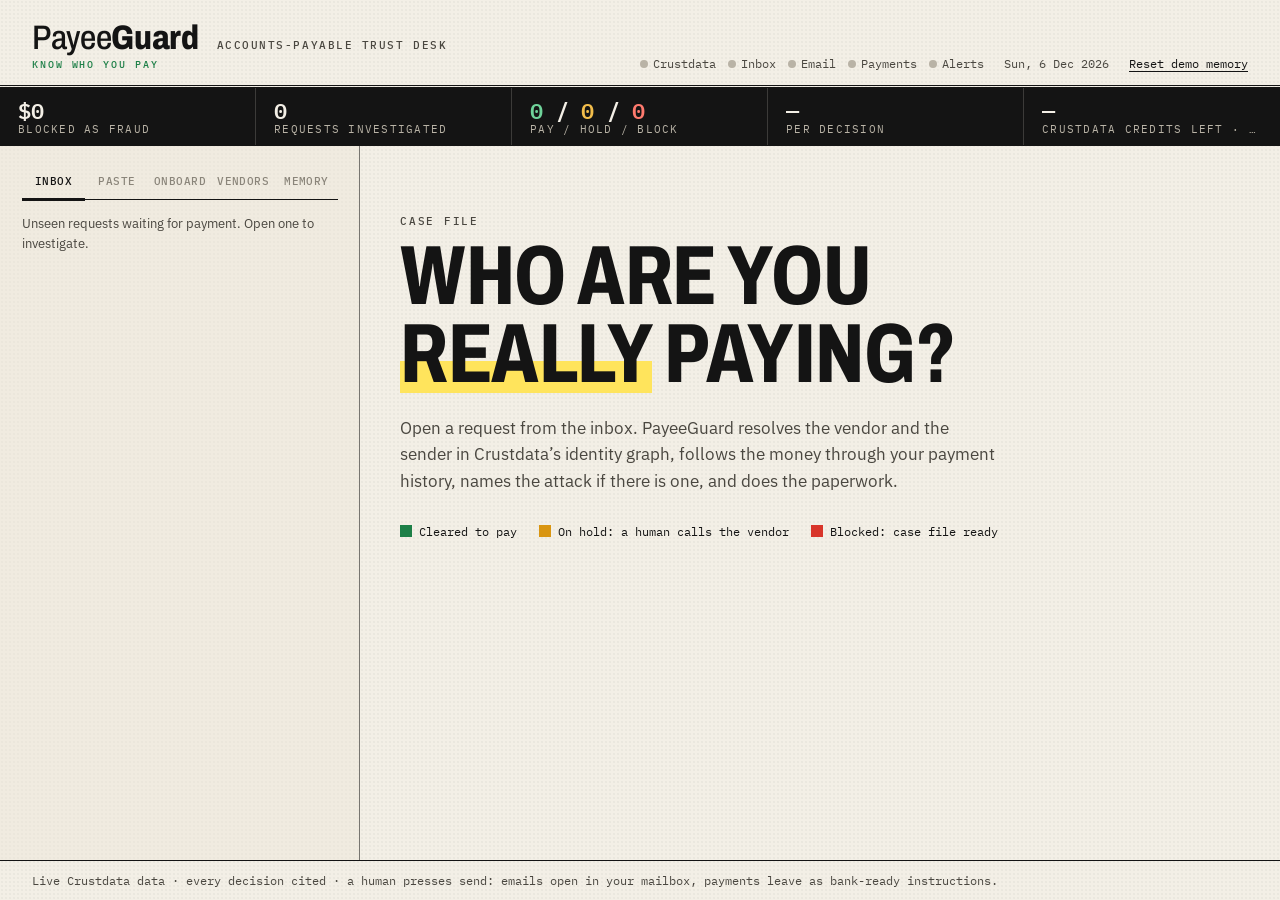
==== commit 885d7b90: "Live integrations: real inbox (IMAP poller), real email (SMTP, safe recipient), payment gateway test" ====
--- a/web/index.html
+++ b/web/index.html
@@ -26,7 +26,7 @@
     <span class="tag">Accounts-payable trust desk</span>
   </div>
   <div class="mast-right">
-    <span class="live"><i></i>Crustdata identity graph</span>
+    <span class="conn" id="conn" title="Live connections"></span>
     <span class="dateline" id="dateline"></span>
     <button class="linkish" id="resetBtn" title="Wipe the demo memory and reload the seeded payment history">Reset demo memory</button>
   </div>
@@ -52,6 +52,7 @@
 
     <section class="pane on" id="pane-inbox">
       <p class="hint">Unseen requests waiting for payment. Open one to investigate.</p>
+      <div id="liveBox"></div>
       <ol class="inbox" id="inbox"></ol>
     </section>
 
--- a/web/app.css
+++ b/web/app.css
@@ -345,3 +345,28 @@
 .doctools { display: flex; flex-wrap: wrap; gap: 10px; margin: 0 0 16px; padding-bottom: 14px; border-bottom: 1px dashed var(--rule-strong); }
 .doctools .btn { margin-top: 0; text-decoration: none; display: inline-block; font-size: 12.5px; padding: 8px 12px; }
 .tab { padding: 10px 1px; letter-spacing: .04em; }
+
+
+/* ---- two independent panels: the sidebar and the case file scroll separately (desktop) ---- */
+@media (min-width: 901px) {
+  html, body { height: 100%; }
+  body { height: 100vh; overflow: hidden; }
+  .desk { flex: 1; min-height: 0; grid-template-rows: minmax(0, 1fr); }
+  .tray, .file { overflow-y: auto; min-height: 0; scrollbar-width: thin; }
+  .tray { background: rgba(235, 229, 216, .45); box-shadow: inset -1px 0 0 var(--rule-strong); border-right: 0; }
+  .file { scroll-behavior: smooth; }
+}
+.impact span { white-space: nowrap; overflow: hidden; text-overflow: ellipsis; display: block; }
+.resume { margin-top: 26px; }
+.resume .btn { box-shadow: 3px 3px 0 var(--ink); }
+
+/* ---- live connection lights ---- */
+.conn { display: inline-flex; gap: 12px; flex-wrap: wrap; }
+.conn .dot { font: 11.5px var(--mono); color: var(--ink-2); white-space: nowrap; }
+.conn .dot i { display: inline-block; width: 8px; height: 8px; border-radius: 50%; margin-right: 5px; vertical-align: 0; background: #b9b3a6; }
+.conn .dot.on { color: var(--ink); }
+.conn .dot.on i { background: var(--pay); box-shadow: 0 0 0 0 rgba(29,127,71,.5); animation: pulse 2s infinite; }
+.live-h i { display: inline-block; width: 8px; height: 8px; border-radius: 50%; background: var(--block); margin-right: 6px; animation: pulse 1.6s infinite; }
+.live-list { margin-bottom: 14px; border-bottom: 2px solid var(--ink); }
+.err-inline { color: var(--block); text-transform: none; }
+.btn.red { box-shadow: 3px 3px 0 var(--ink); }
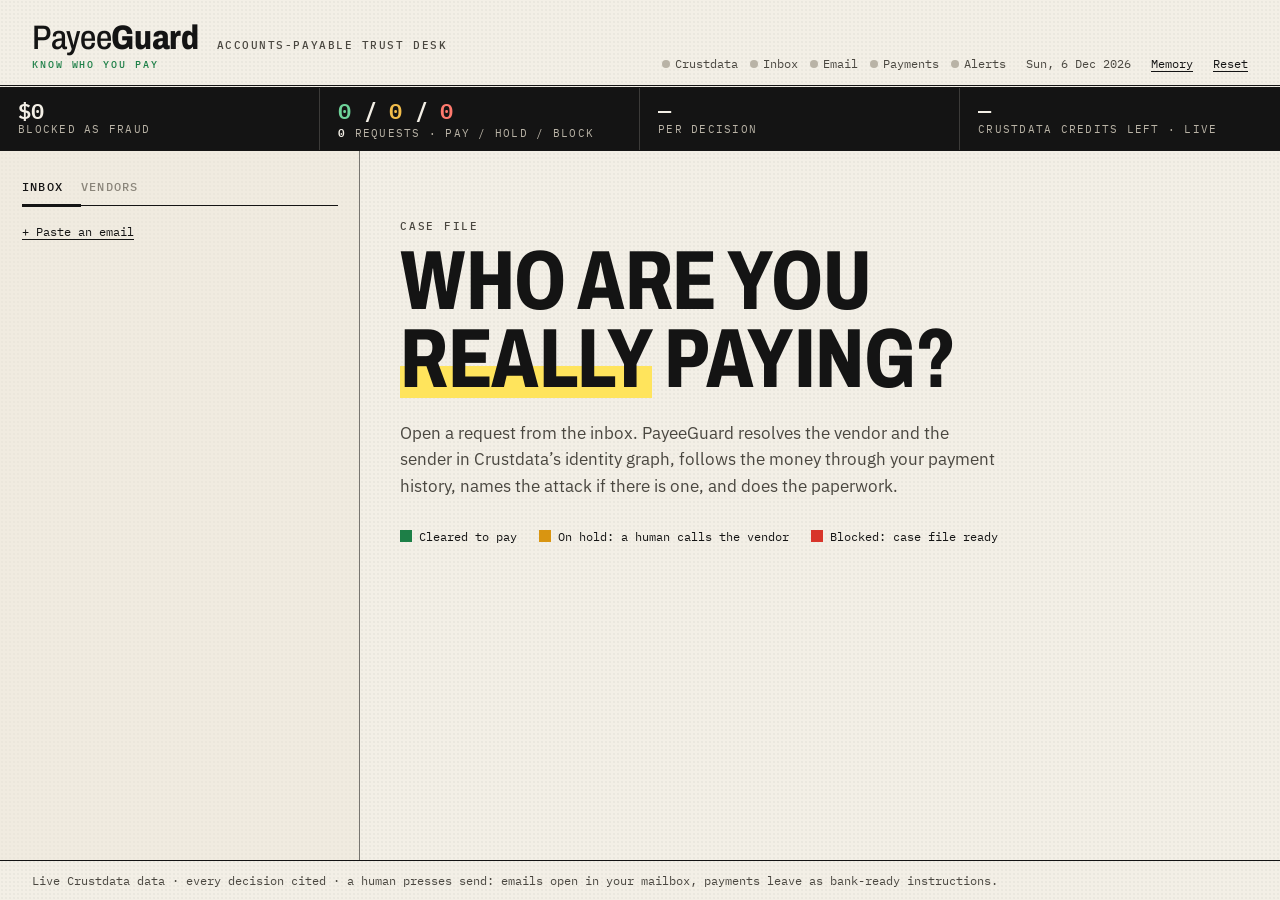
==== commit 29cd5309: "Declutter desk: two tabs (Inbox, Vendors), paste as a link, Memory/Reset in masthead, 4-tile strip, " ====
--- a/web/index.html
+++ b/web/index.html
@@ -28,14 +28,14 @@
   <div class="mast-right">
     <span class="conn" id="conn" title="Live connections"></span>
     <span class="dateline" id="dateline"></span>
-    <button class="linkish" id="resetBtn" title="Wipe the demo memory and reload the seeded payment history">Reset demo memory</button>
+    <button class="linkish" id="memoryBtn">Memory</button>
+    <button class="linkish" id="resetBtn" title="Wipe the demo memory and reload the seeded payment history">Reset</button>
   </div>
 </header>
 
 <section class="impact" id="impact" aria-label="Impact so far">
   <div><b id="stStopped">$0</b><span id="stStoppedSub">blocked as fraud</span></div>
-  <div><b id="stCases">0</b><span>requests investigated</span></div>
-  <div class="split"><b><i class="pay" id="stPay">0</i> / <i class="hold" id="stHold">0</i> / <i class="block" id="stBlock">0</i></b><span>pay / hold / block</span></div>
+  <div class="split"><b><i class="pay" id="stPay">0</i> / <i class="hold" id="stHold">0</i> / <i class="block" id="stBlock">0</i></b><span><em id="stCases">0</em> requests · pay / hold / block</span></div>
   <div><b id="stMs">—</b><span>per decision</span></div>
   <div><b id="stCredits">—</b><span id="stCreditsSub">Crustdata credits left · live</span></div>
 </section>
@@ -44,53 +44,43 @@
   <aside class="tray">
     <nav class="tabs" role="tablist">
       <button role="tab" class="tab on" data-tab="inbox">Inbox</button>
-      <button role="tab" class="tab" data-tab="paste">Paste</button>
-      <button role="tab" class="tab" data-tab="onboard">Onboard</button>
-      <button role="tab" class="tab" data-tab="master">Vendors</button>
-      <button role="tab" class="tab" data-tab="memory">Memory</button>
+      <button role="tab" class="tab" data-tab="vendors">Vendors</button>
     </nav>
 
     <section class="pane on" id="pane-inbox">
-      <p class="hint">Unseen requests waiting for payment. Open one to investigate.</p>
+      <div class="paste">
+        <button class="linkish" id="pasteToggle">+ Paste an email</button>
+        <div id="pasteArea" hidden>
+          <textarea id="pasteBox" spellcheck="false" placeholder="From: Billing &lt;billing@vendor.com&gt;&#10;Subject: Invoice INV-001&#10;&#10;Please pay USD 4,200.00 to…"></textarea>
+          <button class="btn ink" id="pasteGo">Investigate</button>
+        </div>
+      </div>
       <div id="liveBox"></div>
       <ol class="inbox" id="inbox"></ol>
     </section>
 
-    <section class="pane" id="pane-paste">
-      <p class="hint">Paste any invoice or bank-change email, headers included.</p>
-      <textarea id="pasteBox" spellcheck="false" placeholder="From: Billing &lt;billing@vendor.com&gt;&#10;Subject: Invoice INV-001&#10;&#10;Please pay USD 4,200.00 to…"></textarea>
-      <button class="btn ink" id="pasteGo">Investigate this email</button>
-    </section>
-
-    <section class="pane" id="pane-onboard">
-      <p class="hint">“Here is a new vendor’s name and website. Is it a real, trading business?”</p>
+    <section class="pane" id="pane-vendors">
+      <h4 class="ptitle">Check one vendor</h4>
       <form id="onbForm" class="form">
         <label>Vendor name<input name="vendor_name" required placeholder="Freshworks"></label>
         <label>Website<input name="website" required placeholder="https://www.freshworks.com"></label>
-        <div class="row3">
-          <label>Country<input name="claimed_country" placeholder="US" maxlength="40"></label>
-          <label>Staff<input name="claimed_headcount" type="number" min="1" placeholder="120"></label>
-          <label>Offices<input name="claimed_offices" type="number" min="1" placeholder="3"></label>
-        </div>
-        <button class="btn ink" type="submit">Check this vendor</button>
+        <details class="more"><summary>Claims to verify (optional)</summary>
+          <div class="row3">
+            <label>Country<input name="claimed_country" placeholder="US" maxlength="40"></label>
+            <label>Staff<input name="claimed_headcount" type="number" min="1" placeholder="120"></label>
+            <label>Offices<input name="claimed_offices" type="number" min="1" placeholder="3"></label>
+          </div>
+        </details>
+        <button class="btn ink" type="submit">Check vendor</button>
       </form>
-      <p class="hint small">Try one:</p>
       <ul class="examples" id="onbExamples"></ul>
-    </section>
 
-    <section class="pane" id="pane-memory">
-      <p class="hint">Everything the agent has learned: vendors and the accounts they are paid to, accounts tied to blocked
-        attacks, onboarded vendors and recent cases. Kept across page refreshes and server restarts.</p>
-      <button class="btn ink" id="memRefresh">Refresh memory</button>
-    </section>
-
-    <section class="pane" id="pane-master">
-      <p class="hint">Audit your whole vendor master at once: shared bank accounts, duplicate vendors, lookalike
-        domains, accounts used in past attacks.</p>
-      <button class="btn ink" id="screenSample">Screen the sample vendor list (7 vendors)</button>
-      <p class="hint small">Or paste your CSV (name,domain,iban,account,swift,ifsc,country):</p>
-      <textarea id="csvBox" class="short" spellcheck="false" placeholder="name,domain,iban,account,swift,ifsc,country&#10;Acme Ltd,acme.com,,12345678,,HDFC0000001,IN"></textarea>
-      <button class="btn" id="screenCsv">Screen this list</button>
+      <h4 class="ptitle">Audit the whole vendor list</h4>
+      <button class="btn" id="screenSample">Run on sample list (7 vendors)</button>
+      <details class="more"><summary>Paste your own CSV</summary>
+        <textarea id="csvBox" class="short" spellcheck="false" placeholder="name,domain,iban,account,swift,ifsc,country&#10;Acme Ltd,acme.com,,12345678,,HDFC0000001,IN"></textarea>
+        <button class="btn" id="screenCsv">Audit this list</button>
+      </details>
     </section>
   </aside>
 
--- a/web/app.css
+++ b/web/app.css
@@ -370,3 +370,20 @@
 .live-list { margin-bottom: 14px; border-bottom: 2px solid var(--ink); }
 .err-inline { color: var(--block); text-transform: none; }
 .btn.red { box-shadow: 3px 3px 0 var(--ink); }
+
+/* ---- declutter: two tabs, quieter sidebar ---- */
+.tabs .tab { flex: 0 0 auto; padding: 10px 18px 10px 0; font-size: 12px; letter-spacing: .1em; }
+.paste { margin: 2px 0 12px; }
+.paste #pasteArea { margin-top: 10px; }
+.paste textarea { min-height: 180px; }
+.ptitle { font: 600 11px var(--mono); text-transform: uppercase; letter-spacing: .14em; color: var(--ink-2); margin: 6px 0 10px; }
+.ptitle + .form, .ptitle + .btn { margin-top: 0; }
+#pane-vendors .ptitle:not(:first-child) { margin-top: 30px; padding-top: 18px; border-top: 1px solid var(--rule); }
+details.more { margin: 8px 0; }
+details.more summary { cursor: pointer; font: 12px var(--mono); color: var(--ink-2); }
+details.more[open] summary { margin-bottom: 8px; }
+.examples { margin-top: 10px; }
+.examples li { padding: 7px 0; font-size: 12.5px; }
+.impact { grid-template-columns: repeat(4, minmax(0, 1fr)); }
+.impact span em { font-style: normal; color: var(--paper); font-weight: 600; }
+.hint { font-size: 12.5px; }
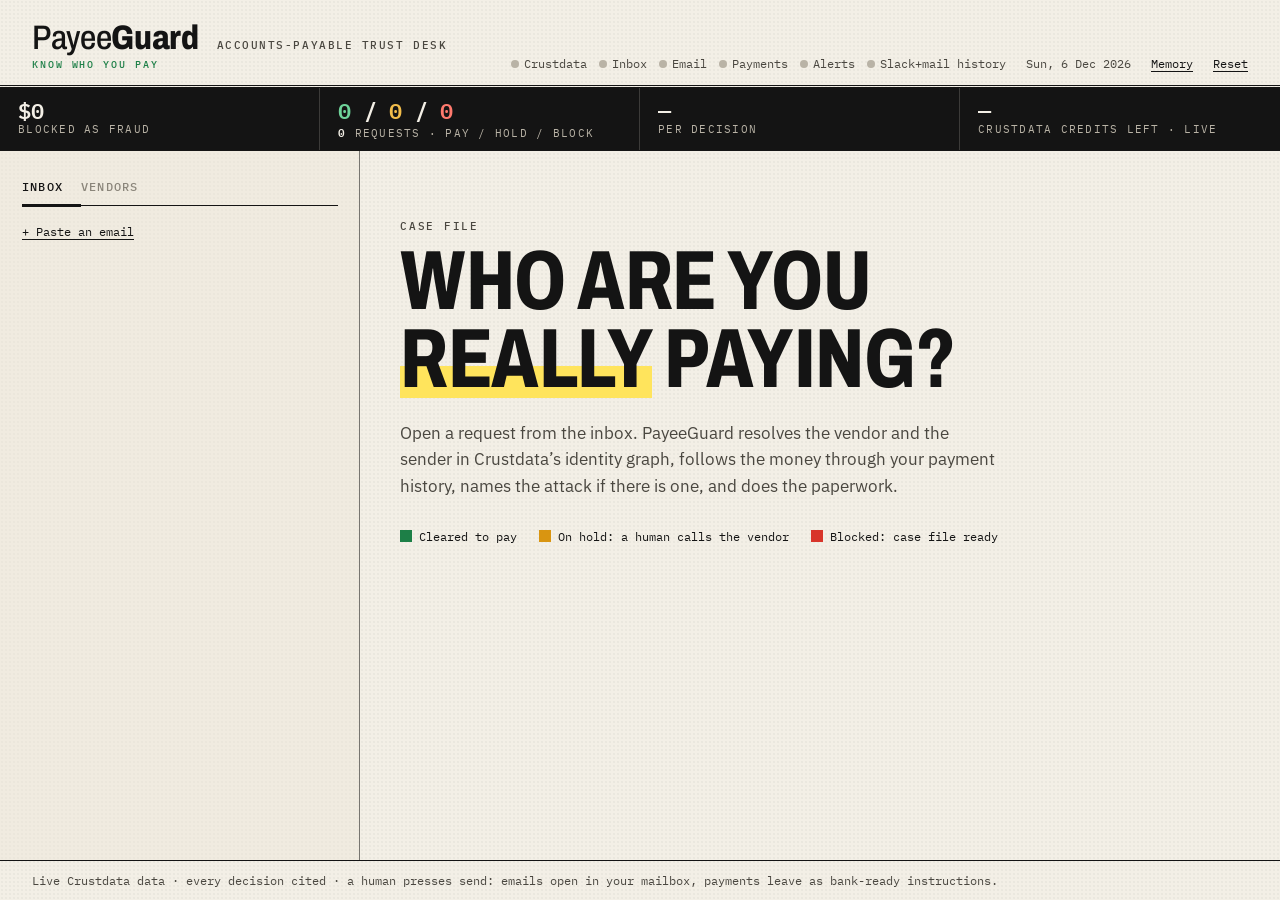
==== commit 1dbc7939: "Watcher reads Inbox + Spam with a 15-min startup window; server and page auto-refresh every 10 s; SP" ====
--- a/web/index.html
+++ b/web/index.html
@@ -20,7 +20,7 @@
 
 <header class="mast">
   <div class="mast-left">
-    <span class="logo" aria-label="PayeeGuard">
+    <span class="logo" aria-label="PayeeGuard: go to home" role="link" tabindex="0" title="Home">
       <span class="word"><b>Payee</b><i>Guard</i><small>know who you pay</small></span>
     </span>
     <span class="tag">Accounts-payable trust desk</span>
--- a/web/app.css
+++ b/web/app.css
@@ -387,3 +387,9 @@
 .impact { grid-template-columns: repeat(4, minmax(0, 1fr)); }
 .impact span em { font-style: normal; color: var(--paper); font-weight: 600; }
 .hint { font-size: 12.5px; }
+
+.conn .dot.on.sim i { background: var(--hold); }
+
+.spamtag { font: 700 9px var(--mono); color: var(--block); border: 1px solid var(--block); padding: 0 3px; letter-spacing: .06em; }
+.logo { cursor: pointer; user-select: none; }
+.logo:hover .word i { text-decoration: underline; text-decoration-thickness: 3px; text-underline-offset: 4px; }
